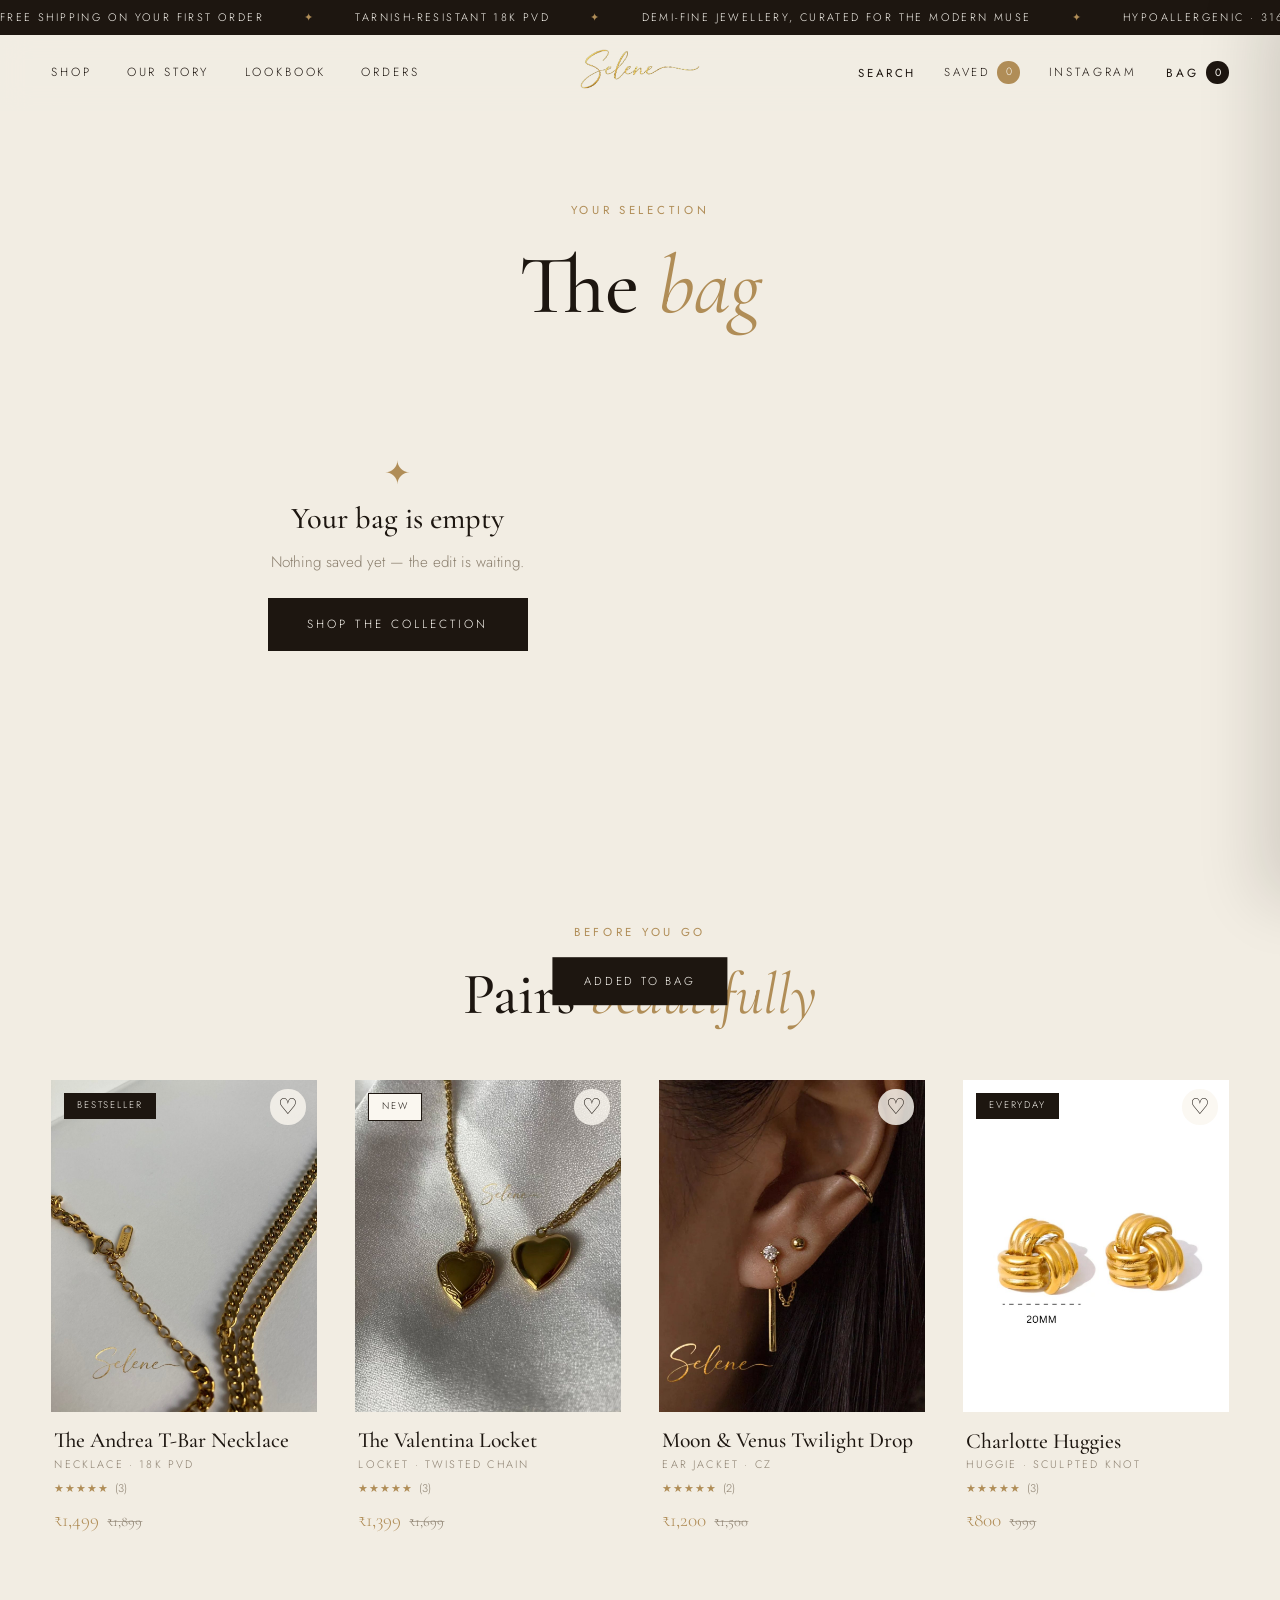
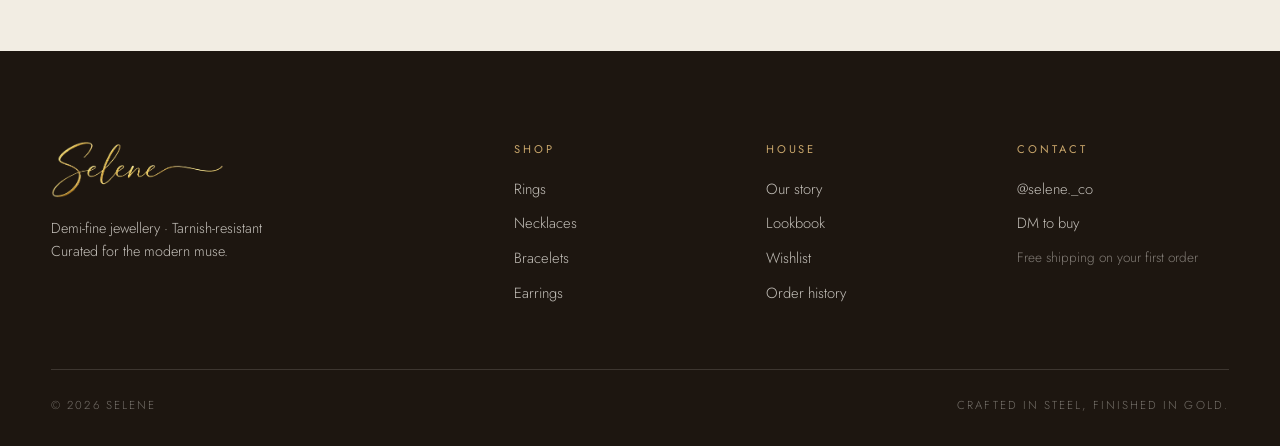
==== cart.html @ 2bf0e656 "Initial commit for Selene website" ====
<!DOCTYPE html>
<html lang="en">
<head>
<meta charset="UTF-8">
<meta name="viewport" content="width=device-width, initial-scale=1.0">
<title>Your Bag — SELENE</title>
<meta name="description" content="Review your SELENE bag, apply a code and check out.">
<link rel="icon" type="image/png" href="assets/img/brand/favicon.png">
<link rel="preconnect" href="https://fonts.googleapis.com">
<link rel="preconnect" href="https://fonts.gstatic.com" crossorigin>
<link href="https://fonts.googleapis.com/css2?family=Cormorant+Garamond:ital,wght@0,400;0,500;0,600;1,400;1,500&family=Jost:wght@200;300;400;500&family=Parisienne&display=swap" rel="stylesheet">
<link rel="stylesheet" href="styles.css">
</head>
<body data-page="cart">

<div class="announce">
  <div class="announce-track">
    <span>Free shipping on your first order</span><i>✦</i>
    <span>Tarnish-resistant 18K PVD</span><i>✦</i>
    <span>Demi-fine jewellery, curated for the modern muse</span><i>✦</i>
    <span>Hypoallergenic · 316L stainless steel</span><i>✦</i>
    <span>Free shipping on your first order</span><i>✦</i>
    <span>Tarnish-resistant 18K PVD</span><i>✦</i>
    <span>Demi-fine jewellery, curated for the modern muse</span><i>✦</i>
    <span>Hypoallergenic · 316L stainless steel</span><i>✦</i>
    <span>Free shipping on your first order</span><i>✦</i>
    <span>Tarnish-resistant 18K PVD</span><i>✦</i>
    <span>Demi-fine jewellery, curated for the modern muse</span><i>✦</i>
    <span>Hypoallergenic · 316L stainless steel</span><i>✦</i>
    <span>Free shipping on your first order</span><i>✦</i>
    <span>Tarnish-resistant 18K PVD</span><i>✦</i>
    <span>Demi-fine jewellery, curated for the modern muse</span><i>✦</i>
    <span>Hypoallergenic · 316L stainless steel</span><i>✦</i>
  </div>
</div>

<header class="nav" id="nav">
  <button class="nav-burger" id="burger" aria-label="Menu"><span></span><span></span></button>
  <nav class="nav-links" id="navLinks">
    <img class="nav-drawer-logo" src="assets/img/brand/selene-espresso.png" alt="Selene" width="827" height="276">
    <a href="shop.html">Shop</a>
    <a href="index.html#story">Our Story</a>
    <a href="index.html#lookbook">Lookbook</a>
    <a href="orders.html">Orders</a>
  </nav>
  <a href="index.html" class="nav-logo"><img src="assets/img/brand/selene-gold.png" alt="Selene" width="826" height="275"></a>
  <div class="nav-actions">
    <button class="nav-ic" id="searchBtn">Search</button>
    <a href="wishlist.html" class="nav-ic nav-wish">Saved <span class="bag-count" id="wishCount">0</span></a>
    <a href="https://www.instagram.com/selene._co" target="_blank" rel="noopener" class="nav-ig">Instagram</a>
    <button class="nav-bag" id="bagBtn">Bag <span class="bag-count" id="bagCount">0</span></button>
  </div>
</header>

<main id="top">
  <section class="page-head">
    <p class="eyebrow">Your selection</p>
    <h1>The <em>bag</em></h1>
  </section>

  <section class="cart-page">
    <div class="cart-main" id="cartMain"></div>

    <aside class="cart-side" id="cartSide"></aside>
  </section>

  <section class="shop" id="upsellSection">
    <div class="section-head reveal">
      <p class="eyebrow">Before you go</p>
      <h2>Pairs <em>beautifully</em></h2>
    </div>
    <div class="grid" id="upsellGrid"></div>
  </section>
</main>

<footer class="footer">
  <div class="footer-brand">
    <img class="footer-logo" src="assets/img/brand/selene-gold.png" alt="Selene" width="826" height="275">
    <p>Demi-fine jewellery · Tarnish-resistant <br>Curated for the modern muse.</p>
  </div>
  <div class="footer-col">
    <h4>Shop</h4>
    <a href="shop.html?cat=rings">Rings</a><a href="shop.html?cat=necklaces">Necklaces</a><a href="shop.html?cat=bracelets">Bracelets</a><a href="shop.html?cat=earrings">Earrings</a>
  </div>
  <div class="footer-col">
    <h4>House</h4>
    <a href="index.html#story">Our story</a><a href="index.html#lookbook">Lookbook</a><a href="wishlist.html">Wishlist</a><a href="orders.html">Order history</a>
  </div>
  <div class="footer-col">
    <h4>Contact</h4>
    <a href="https://www.instagram.com/selene._co" target="_blank" rel="noopener">@selene._co</a>
    <a href="https://www.instagram.com/selene._co" target="_blank" rel="noopener">DM to buy</a>
    <span>Free shipping on your first order</span>
  </div>
  <div class="footer-base">
    <span>© 2026 SELENE</span>
    <span>Crafted in steel, finished in gold.</span>
  </div>
</footer>

<script src="data.js"></script>
<script src="store.js"></script>
<script src="app.js"></script>
<script src="pages/cart.js"></script>
<script>initPage()</script>
</body>
</html>
---- styles.css ----
/* ============ SELENE — quiet-luxury editorial ============ */
:root{
  --bone:#F2EDE3;
  --cream:#FAF7F0;
  --espresso:#1D1610;
  --espresso-2:#2A211A;
  --gold:#B08D57;
  --gold-lt:#C9A66B;
  --taupe:#8B7F6E;
  --line:rgba(29,22,16,.14);
  --serif:'Cormorant Garamond', Georgia, serif;
  --sans:'Jost', 'Helvetica Neue', sans-serif;
  --script:'Parisienne', cursive;
}
*{margin:0;padding:0;box-sizing:border-box}
html{scroll-behavior:smooth}
body{
  background:var(--bone);
  color:var(--espresso);
  font-family:var(--sans);
  font-weight:300;
  font-size:16px;
  line-height:1.6;
  -webkit-font-smoothing:antialiased;
  overflow-x:hidden;
}
img{display:block;max-width:100%}
a{color:inherit;text-decoration:none}
button{font-family:inherit;cursor:pointer;border:none;background:none;color:inherit}
h1,h2,h3{font-family:var(--serif);font-weight:500;line-height:1.05}
h1{font-size:clamp(3rem,6.5vw,5.6rem)}
h2{font-size:clamp(2.4rem,4.6vw,4rem)}
em{font-style:italic;font-weight:400}
.eyebrow{
  font-size:.72rem;letter-spacing:.32em;text-transform:uppercase;
  color:var(--gold);font-weight:400;margin-bottom:1.4rem;
}

/* ---------- announcement marquee ---------- */
.announce{
  background:var(--espresso);color:var(--cream);
  overflow:hidden;padding:.55rem 0;font-size:.68rem;
  letter-spacing:.22em;text-transform:uppercase;white-space:nowrap;
}
.announce-track{display:inline-flex;gap:2.5rem;animation:slide 108s linear infinite;padding-right:2.5rem}
.announce-track i{color:var(--gold);font-style:normal}
@keyframes slide{to{transform:translateX(-50%)}}

/* ---------- nav ---------- */
.nav{
  position:sticky;top:0;z-index:60;
  display:grid;grid-template-columns:1fr auto 1fr;align-items:center;
  padding:1.1rem clamp(1.2rem,4vw,3.4rem);
  background:rgba(242,237,227,.86);backdrop-filter:blur(14px);
  border-bottom:1px solid transparent;
  transition:border-color .35s ease,background .35s ease;
}
.nav.is-scrolled{border-color:var(--line);background:rgba(242,237,227,.95)}
.nav-links{display:flex;gap:2.2rem;justify-self:start}
.nav-drawer-logo{display:none}
.nav-links a{
  font-size:.74rem;letter-spacing:.24em;text-transform:uppercase;
  position:relative;padding:.2rem 0;white-space:nowrap;
}
.nav-links a::after{
  content:"";position:absolute;left:0;bottom:0;height:1px;width:0;
  background:var(--gold);transition:width .35s ease;
}
.nav-links a:hover::after{width:100%}
.nav-logo{
  display:block;line-height:0;
  justify-self:center;transform:translateY(-4px);
}
.nav-logo img{display:block;height:2.5rem;width:auto;transition:opacity .3s}
.nav-logo:hover img{opacity:.82}
.nav-actions{display:flex;gap:1.8rem;align-items:center;justify-self:end}
.nav-ig,.nav-bag{
  font-size:.74rem;letter-spacing:.24em;text-transform:uppercase;
}
.nav-bag{display:flex;gap:.5rem;align-items:center}
.bag-count{
  display:inline-grid;place-items:center;min-width:1.4rem;height:1.4rem;
  background:var(--espresso);color:var(--cream);border-radius:50%;
  font-size:.66rem;letter-spacing:0;transition:transform .3s ease;
}
.bag-count.pop{transform:scale(1.35)}
.nav-burger{display:none;flex-direction:column;gap:5px;justify-self:start;padding:6px}
.nav-burger span{display:block;width:22px;height:1.5px;background:var(--espresso);transition:.3s}

/* ---------- buttons ---------- */
.btn{
  display:inline-block;padding:1rem 2.4rem;
  font-size:.74rem;letter-spacing:.26em;text-transform:uppercase;
  border:1px solid var(--espresso);transition:.35s ease;
}
.btn-solid{background:var(--espresso);color:var(--cream)}
.btn-solid:hover{background:transparent;color:var(--espresso)}
.btn-line:hover{background:var(--espresso);color:var(--cream)}
.btn-gold{border-color:var(--gold-lt);color:var(--gold-lt)}
.btn-gold:hover{background:var(--gold-lt);color:var(--espresso)}

/* ---------- hero ---------- */
.hero{
  display:grid;grid-template-columns:1.05fr 1fr;
  min-height:calc(100vh - 110px);align-items:stretch;
}
.hero-copy{
  display:flex;flex-direction:column;justify-content:center;
  padding:clamp(2.5rem,6vw,6rem);
}
.hero-copy h1{margin-bottom:1.6rem}
.hero-copy h1 em{color:var(--gold)}
.hero-sub{max-width:34rem;color:var(--taupe);font-size:1.05rem;margin-bottom:2.4rem}
.hero-cta{display:flex;gap:1rem;flex-wrap:wrap;margin-bottom:3rem}
.hero-meta{display:flex;gap:2rem;font-size:.68rem;letter-spacing:.24em;text-transform:uppercase;color:var(--taupe)}
.hero-meta span{position:relative;padding-left:1rem}
.hero-meta span::before{content:"✦";position:absolute;left:0;color:var(--gold)}
.hero-visual{position:relative;overflow:hidden;min-height:60vh}
.hero-visual img{width:100%;height:100%;object-fit:cover;object-position:center 20%;
  animation:heroZoom 14s ease-out both}
@keyframes heroZoom{from{transform:scale(1.08)}to{transform:scale(1)}}

/* ---------- category strip ---------- */
.strip{background:var(--espresso);color:var(--gold-lt);overflow:hidden;padding:1.4rem 0;white-space:nowrap}
.strip-track{display:inline-flex;gap:3rem;animation:slide 120s linear infinite;padding-right:3rem;align-items:center}
.strip-track span{font-family:var(--serif);font-size:1.7rem;font-style:italic}
.strip-track i{font-style:normal;font-size:.8rem}

/* ---------- shop ---------- */
.shop{padding:clamp(4rem,9vw,8rem) clamp(1.2rem,4vw,3.4rem)}
.section-head{text-align:center;margin-bottom:3.4rem}
.section-head h2 em{color:var(--gold)}
.filters{display:flex;gap:.6rem;justify-content:center;flex-wrap:wrap;margin-top:2rem}
.filter{
  padding:.6rem 1.5rem;border:1px solid var(--line);
  font-size:.7rem;letter-spacing:.22em;text-transform:uppercase;
  transition:.3s;border-radius:999px;
}
.filter:hover{border-color:var(--gold);color:var(--gold)}
.filter.is-active{background:var(--espresso);border-color:var(--espresso);color:var(--cream)}
.grid{
  display:grid;grid-template-columns:repeat(auto-fill,minmax(250px,1fr));
  gap:clamp(1.4rem,3vw,2.6rem);
}
.card{transition:opacity .45s ease,transform .45s ease}
.card.is-hidden{display:none}
.card-media{position:relative;overflow:hidden;background:var(--cream);aspect-ratio:4/5}
.card-media img{width:100%;height:100%;object-fit:cover;transition:transform .8s cubic-bezier(.2,.6,.2,1)}
.card:hover .card-media img{transform:scale(1.06)}
.card-add{
  position:absolute;left:0;right:0;bottom:0;
  background:rgba(29,22,16,.92);color:var(--cream);
  padding:.95rem;font-size:.7rem;letter-spacing:.26em;text-transform:uppercase;
  transform:translateY(100%);transition:transform .4s ease;
}
.card:hover .card-add{transform:translateY(0)}
.card-info{padding:1.1rem .2rem 0;display:grid;gap:.25rem}
.card-info h3{font-size:1.35rem;font-weight:500}
.card-cat{font-size:.68rem;letter-spacing:.2em;text-transform:uppercase;color:var(--taupe)}
.price{font-family:var(--serif);font-size:1.2rem;color:var(--gold);margin-top:.2rem}

/* ---------- story ---------- */
.story{
  display:grid;grid-template-columns:1fr 1fr;gap:clamp(2rem,6vw,6rem);
  align-items:center;padding:clamp(4rem,9vw,8rem) clamp(1.2rem,4vw,3.4rem);
  background:var(--cream);
}
.story-visual{position:relative;z-index:0;width:calc(100% - 1rem)}
.story-visual img{width:100%;aspect-ratio:4/5;object-fit:cover}
.story-visual::after{
  content:"";position:absolute;inset:1.4rem -1rem -1rem 1.4rem;
  border:1px solid var(--gold);z-index:-1;
}
.story-copy h2{margin-bottom:1.6rem}
.story-copy h2 em{color:var(--gold)}
.story-copy p{color:var(--taupe);margin-bottom:1.1rem;max-width:32rem}
.story-copy blockquote{
  font-family:var(--serif);font-style:italic;font-size:1.7rem;
  color:var(--espresso);border-left:2px solid var(--gold);
  padding-left:1.4rem;margin:2rem 0;
}
.story-facts{display:flex;gap:2.6rem;flex-wrap:wrap;border-top:1px solid var(--line);padding-top:1.8rem}
.story-facts strong{display:block;font-family:var(--serif);font-size:2.4rem;color:var(--gold);font-weight:500;line-height:1}
.story-facts span{font-size:.68rem;letter-spacing:.18em;text-transform:uppercase;color:var(--taupe)}

/* ---------- dark spotlight ---------- */
.spotlight{
  display:grid;grid-template-columns:1fr 1fr;align-items:stretch;
  background:var(--espresso);color:var(--cream);
}
.spotlight-copy{
  display:flex;flex-direction:column;justify-content:center;
  padding:clamp(3rem,7vw,7rem);
}
.spotlight-copy h2 em{color:var(--gold-lt)}
.spotlight-copy p:not(.eyebrow){color:rgba(250,247,240,.62);max-width:28rem;margin-bottom:2.2rem}
.spotlight-visual{min-height:56vh;overflow:hidden}
.spotlight-visual img{width:100%;height:100%;object-fit:cover}

/* ---------- lookbook ---------- */
.lookbook{padding:clamp(4rem,9vw,8rem) clamp(1.2rem,4vw,3.4rem)}
.lookbook h2 em{color:var(--gold)}
.lb-grid{
  display:grid;grid-template-columns:repeat(4,1fr);
  grid-auto-rows:220px;gap:1.1rem;
}
.lb-grid figure{position:relative;overflow:hidden;background:var(--cream)}
.lb-grid img{width:100%;height:100%;object-fit:cover;transition:transform .9s cubic-bezier(.2,.6,.2,1)}
.lb-grid figure:hover img{transform:scale(1.07)}
.lb-grid figcaption{
  position:absolute;left:0;bottom:0;right:0;
  padding:1.6rem 1.1rem .9rem;color:var(--cream);
  font-family:var(--serif);font-style:italic;font-size:1.15rem;
  background:linear-gradient(transparent,rgba(29,22,16,.72));
  opacity:0;transform:translateY(8px);transition:.4s ease;
}
.lb-grid figure:hover figcaption{opacity:1;transform:none}
.lb-a{grid-column:1/3;grid-row:1/3}
.lb-b{grid-column:3/4;grid-row:1/3}
.lb-c{grid-column:4/5;grid-row:1/3}
.lb-d{grid-column:1/3;grid-row:3/5}
.lb-e{grid-column:3/4;grid-row:3/5}
.lb-f{grid-column:4/5;grid-row:3/5}

/* ---------- values ---------- */
.values{
  display:grid;grid-template-columns:repeat(4,1fr);
  gap:2.5rem;padding:clamp(3.5rem,7vw,6.5rem) clamp(1.2rem,4vw,3.4rem);
  border-top:1px solid var(--line);
}
.value-n{font-family:var(--serif);font-style:italic;color:var(--gold);font-size:1.2rem}
.value h3{font-size:1.5rem;margin:.7rem 0 .6rem}
.value p{color:var(--taupe);font-size:.94rem;max-width:20rem}

/* ---------- cta ---------- */
.cta{position:relative;overflow:hidden;padding:clamp(5rem,10vw,9rem) clamp(1.2rem,4vw,3.4rem);text-align:center}
.cta-bg{position:absolute;inset:0;width:100%;height:100%;object-fit:cover;opacity:.28}
.cta::after{content:"";position:absolute;inset:0;background:linear-gradient(rgba(242,237,227,.55),rgba(242,237,227,.8))}
.cta-inner{position:relative;z-index:2;max-width:44rem;margin:0 auto}
.cta h2 em{color:var(--gold)}
.cta-form{display:flex;margin-top:2.2rem;border:1px solid var(--espresso);background:rgba(250,247,240,.8)}
.cta-form input{
  flex:1;padding:1.1rem 1.4rem;border:none;background:transparent;
  font-family:var(--sans);font-size:.95rem;letter-spacing:.04em;outline:none;
}
.cta-form button{
  padding:1.1rem 2rem;background:var(--espresso);color:var(--cream);
  font-size:.72rem;letter-spacing:.26em;text-transform:uppercase;transition:.3s;
}
.cta-form button:hover{background:var(--gold)}
.cta-note{margin-top:1rem;font-size:.76rem;letter-spacing:.14em;text-transform:uppercase;color:var(--taupe)}

/* ---------- footer ---------- */
.footer{
  background:var(--espresso);color:rgba(250,247,240,.75);
  display:grid;grid-template-columns:2fr 1fr 1fr 1fr;
  gap:2.5rem;padding:clamp(3.5rem,7vw,6rem) clamp(1.2rem,4vw,3.4rem) 2rem;
}
.footer-logo{display:block;height:3.6rem;width:auto;margin-bottom:1.2rem}
.footer-brand p{font-size:.9rem;max-width:22rem}
.footer-col{display:flex;flex-direction:column;gap:.7rem}
.footer-col h4{
  font-family:var(--sans);font-size:.7rem;letter-spacing:.26em;
  text-transform:uppercase;color:var(--gold-lt);font-weight:400;margin-bottom:.5rem;
}
.footer-col a{font-size:.92rem;transition:color .3s}
.footer-col a:hover{color:var(--gold-lt)}
.footer-col span{font-size:.85rem;color:rgba(250,247,240,.45)}
.footer-base{
  grid-column:1/-1;display:flex;justify-content:space-between;flex-wrap:wrap;gap:1rem;
  border-top:1px solid rgba(250,247,240,.14);padding-top:1.6rem;margin-top:1.5rem;
  font-size:.72rem;letter-spacing:.18em;text-transform:uppercase;color:rgba(250,247,240,.4);
}

/* ---------- toast ---------- */
.toast{
  position:fixed;left:50%;bottom:2.4rem;transform:translate(-50%,calc(100% + 6rem));
  background:var(--espresso);color:var(--cream);
  padding:.9rem 2rem;font-size:.72rem;letter-spacing:.24em;text-transform:uppercase;
  z-index:90;transition:transform .45s cubic-bezier(.2,.8,.2,1);
}
.toast.show{transform:translate(-50%,0)}

/* ---------- reveal ---------- */
.reveal{opacity:0;transform:translateY(34px);transition:opacity .9s ease,transform .9s cubic-bezier(.2,.65,.2,1)}
.reveal.in{opacity:1;transform:none}

/* ---------- responsive ---------- */
@media(max-width:1240px){
  .nav-links{gap:1.4rem}
  .nav-actions{gap:1.1rem}
  .nav-logo img{height:2.2rem}
}
@media(max-width:1000px){
  .hero{grid-template-columns:1fr}
  .hero-visual{min-height:52vh;order:-1}
  .story,.spotlight{grid-template-columns:1fr}
  .values{grid-template-columns:repeat(2,1fr)}
  .footer{grid-template-columns:1fr 1fr}
  .lb-grid{grid-template-columns:repeat(2,1fr);grid-auto-rows:200px}
  .lb-grid figure{grid-column:auto;grid-row:auto}
  .lb-a{grid-column:1/3;grid-row:span 2}
  .lb-b,.lb-c{grid-row:span 2}
  .lb-d{grid-column:1/3}
}
@media(max-width:640px){
  .nav{grid-template-columns:auto 1fr auto;backdrop-filter:none;-webkit-backdrop-filter:none;background:var(--bone)}
  .nav-links{
    position:fixed;inset:0 0 0 auto;width:min(78vw,320px);
    background:var(--cream);flex-direction:column;justify-content:center;
    padding:3rem;gap:1.6rem;transform:translateX(100%);transition:transform .45s ease;
    border-left:1px solid var(--line);z-index:70;
  }
  .nav-links.open{transform:none}
  .nav-links a{font-size:1rem}
  .nav-drawer-logo{display:block;width:min(230px,74%);height:auto;margin-bottom:.6rem}
  .nav-burger{display:flex;z-index:80}
  .nav-logo img{height:1.9rem}
  .nav-ig{display:none}
  .values{grid-template-columns:1fr}
  .footer{grid-template-columns:1fr}
  .footer-logo{height:2.6rem}
  .hero-meta{gap:1.1rem;flex-wrap:wrap}
  .cta-form{flex-direction:column}
}
@media(prefers-reduced-motion:reduce){
  *{animation-duration:.01ms!important;transition-duration:.01ms!important}
  .reveal{opacity:1;transform:none}
}


/* ============ storefront: chrome ============ */
body.lock{overflow:hidden}
.nav-ic{
  font-size:.72rem;letter-spacing:.22em;text-transform:uppercase;
  display:flex;align-items:center;gap:.45rem;transition:color .3s;
}
.nav-ic:hover{color:var(--gold)}
.nav-wish .bag-count{background:var(--gold)}
.scrim{
  position:fixed;inset:0;background:rgba(29,22,16,.55);backdrop-filter:blur(3px);
  opacity:0;visibility:hidden;transition:.4s ease;z-index:75;
}
.scrim.on{opacity:1;visibility:visible}
.x{font-size:1.6rem;line-height:1;color:var(--espresso);transition:color .3s}
.x:hover{color:var(--gold)}

.drawer{
  position:fixed;top:0;right:0;bottom:0;width:min(430px,92vw);
  background:var(--cream);z-index:80;display:flex;flex-direction:column;
  transform:translateX(100%);transition:transform .5s cubic-bezier(.3,.8,.25,1);
  box-shadow:-20px 0 60px rgba(29,22,16,.14);
}
.drawer.open{transform:none}
.drawer-head{
  display:flex;align-items:center;justify-content:space-between;
  padding:1.6rem 1.6rem 1.2rem;border-bottom:1px solid var(--line);
}
.drawer-head h3{font-size:1.6rem}
.drawer-head span{font-family:var(--sans);font-size:.72rem;letter-spacing:.2em;color:var(--taupe)}
.drawer-body{flex:1;overflow-y:auto;padding:1.2rem 1.6rem}
.drawer-foot{border-top:1px solid var(--line);padding:1.3rem 1.6rem 1.6rem;background:var(--bone)}
.d-line{display:grid;grid-template-columns:74px 1fr auto;gap:1rem;padding:1rem 0;border-bottom:1px solid var(--line)}
.d-line img{width:74px;height:92px;object-fit:cover}
.d-info{display:flex;flex-direction:column;gap:.3rem;align-items:flex-start}
.d-info strong{font-family:var(--serif);font-size:1.05rem;font-weight:500;line-height:1.2}
.d-info .qty{margin-top:.35rem}
.d-size{font-size:.68rem;letter-spacing:.16em;text-transform:uppercase;color:var(--taupe)}
.d-right{display:flex;flex-direction:column;align-items:flex-end;justify-content:space-between}
.d-line-price{font-family:var(--serif);color:var(--gold);font-size:1.05rem}
.d-rm{font-size:1.1rem;color:var(--taupe);line-height:1}
.d-rm:hover{color:var(--gold)}
.d-sum{display:flex;justify-content:space-between;align-items:baseline;font-size:.78rem;letter-spacing:.16em;text-transform:uppercase}
.d-sum strong{font-family:var(--serif);font-size:1.5rem;letter-spacing:0;color:var(--gold)}
.d-note{font-size:.7rem;letter-spacing:.14em;text-transform:uppercase;color:var(--taupe);margin:.5rem 0 1rem}
.d-actions{display:grid;grid-template-columns:1fr 1fr;gap:.7rem}
.d-actions .btn{padding:.9rem 1rem;text-align:center;font-size:.68rem}

.qty{display:inline-flex;align-items:center;border:1px solid var(--line);background:var(--cream)}
.qty button{width:2rem;height:2rem;font-size:1rem;color:var(--espresso);transition:.25s}
.qty button:hover{background:var(--espresso);color:var(--cream)}
.qty span{min-width:1.9rem;text-align:center;font-size:.85rem}
.qty.big button{width:2.6rem;height:3rem}
.qty.big span{min-width:2.4rem;font-size:.95rem}

.search-panel{
  position:fixed;inset:0;z-index:85;background:rgba(242,237,227,.97);backdrop-filter:blur(16px);
  opacity:0;visibility:hidden;transition:.35s ease;overflow-y:auto;padding:clamp(1.5rem,6vh,4rem) clamp(1.2rem,5vw,4rem);
}
.search-panel.open{opacity:1;visibility:visible}
.search-inner{max-width:1100px;margin:0 auto}
.search-bar{display:flex;align-items:center;gap:1rem;border-bottom:1px solid var(--espresso);padding-bottom:.8rem}
.search-bar input{
  flex:1;border:none;background:transparent;outline:none;
  font-family:var(--serif);font-size:clamp(1.6rem,4vw,2.6rem);color:var(--espresso);
}
.search-bar input::placeholder{color:rgba(29,22,16,.3)}
.search-sugs{display:flex;flex-wrap:wrap;gap:.6rem;align-items:center;margin-top:1.4rem}
.sug-label{font-size:.68rem;letter-spacing:.24em;text-transform:uppercase;color:var(--taupe);margin-right:.4rem}
.sug{padding:.5rem 1.1rem;border:1px solid var(--line);border-radius:999px;font-size:.72rem;letter-spacing:.14em;text-transform:uppercase;transition:.3s}
.sug:hover{border-color:var(--gold);color:var(--gold)}
.search-results{margin-top:2.4rem}
.search-empty{color:var(--taupe);font-size:1rem;grid-column:1/-1}

.empty{
  display:flex;flex-direction:column;align-items:center;text-align:center;gap:.9rem;
  padding:3rem 1rem;color:var(--taupe);
}
.empty.tall{padding:5rem 1rem}
.empty-mark{font-size:2rem;color:var(--gold);line-height:1}
.empty h3{font-family:var(--serif);font-size:1.9rem;color:var(--espresso);font-weight:500}
.empty p{font-size:.95rem}
.empty .btn{margin-top:.6rem}

/* ============ cards ============ */
.card-media{position:relative}
.card-link{display:block;width:100%;height:100%}
.badge{
  position:absolute;top:.8rem;left:.8rem;z-index:3;
  background:var(--espresso);color:var(--cream);
  padding:.35rem .8rem;font-size:.6rem;letter-spacing:.2em;text-transform:uppercase;
}
.badge.is-sale{background:var(--gold)}
.badge.is-new{background:var(--cream);color:var(--espresso);border:1px solid var(--espresso)}
.wish{
  position:absolute;top:.6rem;right:.7rem;z-index:3;
  font-size:1.35rem;line-height:1;color:var(--espresso);
  width:2.2rem;height:2.2rem;display:grid;place-items:center;
  background:rgba(250,247,240,.82);border-radius:50%;transition:.3s;
}
.wish:hover{transform:scale(1.1)}
.wish.is-on{color:#B3453F}
.low-stock{
  position:absolute;left:.8rem;bottom:.8rem;z-index:2;
  background:rgba(250,247,240,.94);color:#9A4B2E;
  padding:.3rem .7rem;font-size:.6rem;letter-spacing:.16em;text-transform:uppercase;
}
.card-rate{display:flex;align-items:center;gap:.4rem;margin-top:.15rem}
.card-rate span{font-size:.7rem;color:var(--taupe)}
.stars{display:inline-flex;gap:1px;font-size:.72rem;letter-spacing:0}
.stars i{color:rgba(29,22,16,.22);font-style:normal}
.stars i.on{color:var(--gold)}
.price s{color:var(--taupe);font-size:.9rem;margin-left:.5rem;text-decoration-color:rgba(139,127,110,.6)}
.card-sm .card-info h3{font-size:1.1rem}
.card-sm .card-media{aspect-ratio:1/1}

.link-btn{
  font-size:.7rem;letter-spacing:.18em;text-transform:uppercase;
  border-bottom:1px solid var(--line);padding-bottom:2px;transition:.3s;color:var(--taupe);
}
.link-btn:hover{color:var(--gold);border-color:var(--gold)}
.btn.full{display:block;width:100%;text-align:center}
.muted{color:var(--taupe)}

/* ============ page heads / shop tools ============ */
.page-head{text-align:center;padding:clamp(3rem,7vw,6rem) clamp(1.2rem,4vw,3.4rem) 1.5rem}
.page-head h1 em{color:var(--gold)}
.page-sub{max-width:42rem;margin:1.2rem auto 0;color:var(--taupe)}
.shop-more{display:flex;justify-content:center;margin-top:3rem}
.shop-page{padding:1rem clamp(1.2rem,4vw,3.4rem) clamp(4rem,8vw,7rem)}
.shop-tools{margin-bottom:2.6rem;border-bottom:1px solid var(--line);padding-bottom:1.6rem}
.tool-row{display:flex;gap:1.4rem;align-items:center;justify-content:space-between;flex-wrap:wrap;margin-bottom:1.3rem}
.tool-search{flex:1;min-width:220px}
.tool-search input{
  width:100%;padding:.85rem 1.1rem;background:var(--cream);
  border:1px solid var(--line);font-family:var(--sans);font-size:.9rem;outline:none;transition:.3s;
}
.tool-search input:focus{border-color:var(--gold)}
.tool-sort{font-size:.68rem;letter-spacing:.2em;text-transform:uppercase;color:var(--taupe);display:flex;gap:.7rem;align-items:center}
.tool-sort select{
  padding:.7rem 1rem;border:1px solid var(--line);background:var(--cream);
  font-family:var(--sans);font-size:.78rem;letter-spacing:.06em;color:var(--espresso);outline:none;
}
.tool-row2{justify-content:space-between;gap:1.6rem;margin-bottom:0;margin-top:1.2rem}
.result-count{font-size:.7rem;letter-spacing:.2em;text-transform:uppercase;color:var(--taupe)}
.tool-price{display:flex;align-items:center;gap:.8rem;font-size:.68rem;letter-spacing:.2em;text-transform:uppercase;color:var(--taupe)}
.tool-price input[type=range]{width:min(260px,40vw);accent-color:var(--gold)}
.tool-price output{font-family:var(--serif);font-size:1rem;color:var(--gold);letter-spacing:0;text-transform:none}
.grid-empty{text-align:center;padding:4rem 1rem;display:flex;flex-direction:column;gap:.8rem;align-items:center}
.grid-empty h3{font-family:var(--serif);font-size:1.9rem;font-weight:500}
.grid-empty p{color:var(--taupe)}

.steps{
  list-style:none;display:flex;justify-content:center;gap:1.4rem;margin-top:2rem;
  font-size:.68rem;letter-spacing:.2em;text-transform:uppercase;color:rgba(29,22,16,.35);
}
.steps li{display:flex;align-items:center;gap:.5rem}
.steps li::after{content:"";width:26px;height:1px;background:var(--line)}
.steps li:last-child::after{display:none}
.steps li.is-on{color:var(--gold)}

/* ============ product page ============ */
.crumbs{
  display:flex;gap:.6rem;flex-wrap:wrap;align-items:center;
  padding:1.6rem clamp(1.2rem,4vw,3.4rem) 0;
  font-size:.7rem;letter-spacing:.16em;text-transform:uppercase;color:var(--taupe);
}
.crumbs a:hover{color:var(--gold)}
.crumbs em{font-style:normal;color:var(--espresso)}
.pdp{
  display:grid;grid-template-columns:1.05fr 1fr;gap:clamp(2rem,5vw,4.5rem);
  padding:2rem clamp(1.2rem,4vw,3.4rem) clamp(3rem,6vw,5rem);
  align-items:start;
}
.pdp-main{position:relative;background:var(--cream);overflow:hidden;aspect-ratio:4/5}
.pdp-main img{width:100%;height:100%;object-fit:cover;transition:transform .7s ease}
.pdp-main:hover img{transform:scale(1.05)}
.pdp-thumbs{display:grid;grid-template-columns:repeat(4,1fr);gap:.7rem;margin-top:.7rem}
.pdp-thumb{border:1px solid transparent;overflow:hidden;aspect-ratio:1/1;background:var(--cream);transition:.3s;padding:0}
.pdp-thumb img{width:100%;height:100%;object-fit:cover}
.pdp-thumb.is-on{border-color:var(--gold)}
.pdp-thumb:hover{opacity:.85}
.pdp-info h1{font-size:clamp(2.2rem,3.6vw,3.2rem);margin:.4rem 0 .8rem}
.pdp-rate{display:flex;align-items:center;gap:.6rem;margin-bottom:1.2rem}
.pdp-rate span{font-size:.72rem;letter-spacing:.1em;color:var(--taupe);border-bottom:1px solid var(--line)}
.pdp-rate:hover span{color:var(--gold);border-color:var(--gold)}
.pdp-price{font-family:var(--serif);font-size:2rem;color:var(--gold);display:flex;align-items:baseline;gap:.7rem;flex-wrap:wrap}
.pdp-price s{font-size:1.1rem;color:var(--taupe)}
.pdp-price .off{font-family:var(--sans);font-size:.66rem;letter-spacing:.16em;text-transform:uppercase;background:var(--espresso);color:var(--cream);padding:.25rem .6rem}
.pdp-tax{font-size:.72rem;letter-spacing:.1em;color:var(--taupe);margin:.4rem 0 1.4rem}
.pdp-desc{color:var(--taupe);margin-bottom:1.8rem;max-width:34rem}
.pdp-opt{margin-bottom:1.6rem}
.opt-head{display:flex;justify-content:space-between;align-items:center;margin-bottom:.7rem}
.opt-head span{font-size:.7rem;letter-spacing:.2em;text-transform:uppercase}
.opt-vals{display:flex;gap:.6rem;flex-wrap:wrap}
.opt-val{
  min-width:3.4rem;padding:.65rem 1rem;border:1px solid var(--line);
  font-size:.78rem;letter-spacing:.1em;transition:.3s;background:var(--cream);
}
.opt-val:hover{border-color:var(--gold);color:var(--gold)}
.opt-val.is-on{background:var(--espresso);border-color:var(--espresso);color:var(--cream)}
.opt-hint{color:#9A4B2E;font-size:.78rem;margin-top:.6rem}
.pdp-buy{display:flex;gap:.7rem;align-items:stretch;margin-bottom:1rem;flex-wrap:wrap}
.pdp-buy .btn{flex:1;min-width:200px;text-align:center}
.big-wish{
  position:static;background:var(--cream);border:1px solid var(--espresso);
  width:3.2rem;height:auto;font-size:1.3rem;color:var(--espresso);
}
.big-wish.is-on{color:#B3453F;border-color:#B3453F}
.pdp-stock{font-size:.72rem;letter-spacing:.18em;text-transform:uppercase;color:#4B7A52;margin-bottom:1.6rem}
.pdp-stock.is-low{color:#9A4B2E}
.pdp-trust{
  list-style:none;display:grid;grid-template-columns:repeat(3,1fr);gap:1rem;
  border-top:1px solid var(--line);border-bottom:1px solid var(--line);
  padding:1.2rem 0;margin-bottom:1.6rem;
}
.pdp-trust strong{display:block;font-family:var(--serif);font-size:1.05rem;font-weight:500}
.pdp-trust span{font-size:.66rem;letter-spacing:.1em;color:var(--taupe)}
.acc details{border-bottom:1px solid var(--line);padding:1rem 0}
.acc summary{
  cursor:pointer;list-style:none;display:flex;justify-content:space-between;align-items:center;
  font-size:.74rem;letter-spacing:.2em;text-transform:uppercase;
}
.acc summary::-webkit-details-marker{display:none}
.acc summary::after{content:"+";color:var(--gold);font-size:1.1rem}
.acc details[open] summary::after{content:"–"}
.acc p,.acc ul{color:var(--taupe);font-size:.94rem;margin-top:.8rem;padding-left:0}
.acc ul{list-style:none;display:grid;gap:.4rem}
.acc li{position:relative;padding-left:1.1rem}
.acc li::before{content:"✦";position:absolute;left:0;color:var(--gold);font-size:.7rem}

.pdp-reviews{background:var(--cream);padding:clamp(4rem,8vw,7rem) clamp(1.2rem,4vw,3.4rem)}
.review-layout{display:grid;grid-template-columns:340px 1fr;gap:clamp(1.5rem,4vw,3.5rem);align-items:start}
.review-form{background:var(--bone);border:1px solid var(--line);padding:1.8rem;display:grid;gap:.9rem}
.review-form h3{font-size:1.5rem}
.review-form input,.review-form textarea{
  padding:.85rem 1rem;border:1px solid var(--line);background:var(--cream);
  font-family:var(--sans);font-size:.9rem;outline:none;resize:vertical;transition:.3s;
}
.review-form input:focus,.review-form textarea:focus{border-color:var(--gold)}
.rate-pick{display:flex;gap:.3rem}
.rate-pick button{font-size:1.4rem;color:rgba(29,22,16,.22);transition:.2s}
.rate-pick button.on,.rate-pick button:hover{color:var(--gold)}
.form-note{font-size:.7rem;letter-spacing:.1em;color:var(--taupe)}
.review-list{display:grid;gap:1.4rem}
.review{background:var(--bone);border:1px solid var(--line);padding:1.5rem}
.review-top{display:flex;align-items:center;gap:.9rem;margin-bottom:.7rem}
.review-top > div{flex:1;display:flex;flex-direction:column}
.review-top strong{font-family:var(--serif);font-size:1.15rem;font-weight:500}
.review-date{font-size:.68rem;letter-spacing:.12em;color:var(--taupe)}
.avatar{
  width:2.4rem;height:2.4rem;border-radius:50%;display:grid;place-items:center;
  background:var(--espresso);color:var(--gold-lt);font-family:var(--serif);font-size:1.1rem;
}
.review p{color:var(--taupe);font-size:.95rem}
.review-tag{display:inline-block;margin-top:.7rem;font-size:.6rem;letter-spacing:.18em;text-transform:uppercase;color:var(--gold);border:1px solid var(--gold);padding:.2rem .6rem}

/* ============ cart ============ */
.cart-page{
  display:grid;grid-template-columns:1.6fr 1fr;gap:clamp(1.6rem,4vw,3.5rem);
  padding:1.5rem clamp(1.2rem,4vw,3.4rem) clamp(3rem,6vw,5rem);align-items:start;
}
.c-line{
  display:grid;grid-template-columns:110px 1fr auto;gap:1.4rem;
  padding:1.5rem 0;border-bottom:1px solid var(--line);
}
.c-media img{width:110px;height:138px;object-fit:cover}
.c-info h3{font-size:1.5rem;font-weight:500;margin-bottom:.2rem}
.c-size{font-size:.78rem;color:var(--taupe);margin:.5rem 0 .2rem}
.c-size strong{color:var(--espresso);font-weight:400}
.c-actions{display:flex;gap:1.2rem;align-items:center;margin-top:1rem;flex-wrap:wrap}
.c-price{display:flex;flex-direction:column;align-items:flex-end;gap:.2rem;text-align:right}
.c-price strong{font-family:var(--serif);font-size:1.35rem;color:var(--gold);font-weight:500}
.c-price s{font-size:.85rem;color:var(--taupe)}
.c-unit{font-size:.68rem;letter-spacing:.1em;color:var(--taupe)}
.cart-foot{display:flex;justify-content:space-between;padding-top:1.4rem}
.sum-card{background:var(--cream);border:1px solid var(--line);padding:1.7rem;display:grid;gap:1.1rem;position:sticky;top:6.5rem}
.sum-card h3{font-size:1.5rem}
.sum-rows{display:grid;gap:.7rem;font-size:.88rem}
.sum-rows > div{display:flex;justify-content:space-between;gap:1rem;color:var(--taupe)}
.sum-rows .is-disc{color:#4B7A52}
.sum-rows .sum-total{
  border-top:1px solid var(--line);padding-top:.9rem;margin-top:.3rem;
  align-items:baseline;color:var(--espresso);
}
.sum-total strong{font-family:var(--serif);font-size:1.7rem;color:var(--gold);font-weight:500}
.ship-progress p{font-size:.8rem;color:var(--taupe);margin-bottom:.5rem}
.ship-progress strong{color:var(--gold)}
.bar{height:5px;background:rgba(29,22,16,.1);overflow:hidden}
.bar span{display:block;height:100%;background:var(--gold);transition:width .5s ease}
.ship-ok{font-size:.74rem;letter-spacing:.14em;text-transform:uppercase;color:#4B7A52}
.promo{display:flex;border:1px solid var(--line);background:var(--bone)}
.promo input{
  flex:1;padding:.85rem 1rem;border:none;background:transparent;outline:none;
  font-family:var(--sans);font-size:.85rem;letter-spacing:.1em;text-transform:uppercase;
}
.promo button{
  padding:.85rem 1.3rem;background:var(--espresso);color:var(--cream);
  font-size:.68rem;letter-spacing:.2em;text-transform:uppercase;transition:.3s;
}
.promo button:hover{background:var(--gold)}
.promo-note{font-size:.72rem;color:var(--taupe);margin-top:-.5rem}
.pay-marks{display:flex;gap:.5rem;flex-wrap:wrap;justify-content:center}
.pay-marks span{
  font-size:.62rem;letter-spacing:.14em;text-transform:uppercase;color:var(--taupe);
  border:1px solid var(--line);padding:.3rem .6rem;
}
.sum-note{font-size:.74rem;color:var(--taupe);text-align:center;line-height:1.6}
.sum-note a{color:var(--gold);border-bottom:1px solid var(--gold)}

/* ============ checkout ============ */
.checkout-page{
  display:grid;grid-template-columns:1.5fr 1fr;gap:clamp(1.6rem,4vw,3.5rem);
  padding:1rem clamp(1.2rem,4vw,3.4rem) clamp(4rem,8vw,7rem);align-items:start;
}
.checkout-form{display:grid;gap:1.6rem}
.co-block{
  border:1px solid var(--line);background:var(--cream);
  padding:clamp(1.4rem,3vw,2.2rem);display:grid;gap:1.2rem;
}
.co-block legend{
  font-family:var(--serif);font-size:1.5rem;padding:0 .8rem;margin-left:-.4rem;
  display:flex;align-items:center;gap:.7rem;
}
.co-block legend span{
  width:1.9rem;height:1.9rem;border-radius:50%;background:var(--espresso);color:var(--cream);
  display:grid;place-items:center;font-family:var(--sans);font-size:.8rem;
}
.f-row{display:grid;grid-template-columns:1fr 1fr;gap:1.2rem}
.field{display:grid;gap:.4rem}
.field span{font-size:.7rem;letter-spacing:.16em;text-transform:uppercase;color:var(--taupe)}
.field input,.field select{
  padding:.9rem 1rem;border:1px solid var(--line);background:var(--bone);
  font-family:var(--sans);font-size:.92rem;outline:none;transition:.3s;color:var(--espresso);
}
.field input:focus,.field select:focus{border-color:var(--gold);background:var(--cream)}
.field input.bad,.field select.bad{border-color:#B3453F;background:rgba(179,69,63,.05)}
.err{font-style:normal;font-size:.72rem;color:#B3453F;min-height:0}
.pay-opts{display:grid;grid-template-columns:1fr 1fr;gap:.9rem}
.pay-opt{
  display:flex;gap:.8rem;align-items:flex-start;cursor:pointer;
  border:1px solid var(--line);background:var(--bone);padding:1rem;transition:.3s;
}
.pay-opt:hover{border-color:var(--gold)}
.pay-opt:has(input:checked){border-color:var(--espresso);background:var(--cream);box-shadow:inset 0 0 0 1px var(--espresso)}
.pay-opt input{accent-color:var(--gold);margin-top:.25rem}
.po-body{display:grid;gap:.15rem}
.po-body strong{font-family:var(--serif);font-size:1.1rem;font-weight:500}
.po-body small{font-size:.72rem;color:var(--taupe)}
.cod-note{font-size:.9rem;color:var(--taupe);background:var(--bone);border:1px solid var(--line);padding:1rem}
.check{display:flex;gap:.8rem;align-items:flex-start;font-size:.85rem;color:var(--taupe);cursor:pointer}
.check input{margin-top:.25rem;accent-color:var(--gold)}
.co-next{display:flex;justify-content:space-between;gap:1rem;align-items:center;flex-wrap:wrap;border-top:1px solid var(--line);padding-top:1.2rem}
.checkout-side{position:sticky;top:6.5rem}
.co-items{display:grid;gap:.9rem}
.co-item{
  display:grid;grid-template-columns:56px 1fr auto;gap:.9rem;align-items:center;
  padding-bottom:.9rem;border-bottom:1px solid var(--line);
}
.co-item:last-child{border-bottom:none;padding-bottom:0}
.co-item img{width:56px;height:70px;object-fit:cover}
.co-item div{display:grid;gap:.15rem}
.co-item strong{font-family:var(--serif);font-size:1.05rem;font-weight:500;line-height:1.2}
.co-item span{font-size:.7rem;letter-spacing:.1em;color:var(--taupe)}
.co-item b{font-family:var(--serif);color:var(--gold);font-weight:500}
.rv-grid{display:grid;grid-template-columns:1fr 1fr;gap:1.4rem}
.rv-grid h4{font-family:var(--sans);font-size:.7rem;letter-spacing:.2em;text-transform:uppercase;color:var(--gold);font-weight:400;margin-bottom:.5rem}
.rv-grid p{font-size:.92rem;color:var(--taupe);line-height:1.6}
.rv-items{display:grid;gap:.9rem;border-top:1px solid var(--line);border-bottom:1px solid var(--line);padding:1.2rem 0;margin:1.2rem 0}

/* ============ order confirmation ============ */
.confirm{text-align:center;padding:clamp(3rem,7vw,6rem) clamp(1.2rem,4vw,3.4rem) 2rem}
.confirm h1 em{color:var(--gold)}
.confirm-mark{
  width:4.2rem;height:4.2rem;margin:0 auto 1.6rem;border-radius:50%;
  background:var(--espresso);color:var(--gold-lt);display:grid;place-items:center;
  font-size:1.8rem;animation:pop .5s cubic-bezier(.2,1.4,.4,1) both;
}
@keyframes pop{from{transform:scale(.4);opacity:0}to{transform:none;opacity:1}}
.confirm-meta{
  display:grid;grid-template-columns:repeat(4,1fr);gap:1.2rem;
  max-width:900px;margin:2.4rem auto 0;border-top:1px solid var(--line);
  border-bottom:1px solid var(--line);padding:1.4rem 0;text-align:left;
}
.confirm-meta span{display:block;font-size:.64rem;letter-spacing:.2em;text-transform:uppercase;color:var(--taupe);margin-bottom:.3rem}
.confirm-meta strong{font-family:var(--serif);font-size:1.05rem;font-weight:500}
.track{display:flex;justify-content:center;gap:0;margin-top:2.6rem;flex-wrap:wrap}
.track-step{display:flex;flex-direction:column;align-items:center;gap:.6rem;min-width:110px;position:relative}
.track-step i{
  width:.85rem;height:.85rem;border-radius:50%;background:var(--line);
  position:relative;z-index:2;transition:.3s;
}
.track-step::before{
  content:"";position:absolute;top:.4rem;left:-50%;width:100%;height:1px;background:var(--line);
}
.track-step:first-child::before{display:none}
.track-step span{font-size:.66rem;letter-spacing:.16em;text-transform:uppercase;color:var(--taupe)}
.track-step.is-done i{background:var(--gold);box-shadow:0 0 0 4px rgba(176,141,87,.2)}
.track-step.is-done span{color:var(--espresso)}
.order-sheet{
  display:grid;grid-template-columns:1.5fr 1fr;gap:clamp(1.6rem,4vw,3.5rem);
  padding:1rem clamp(1.2rem,4vw,3.4rem) clamp(4rem,8vw,7rem);align-items:start;
}
.order-col h3{
  font-size:1.3rem;margin-bottom:.8rem;padding-bottom:.6rem;border-bottom:1px solid var(--line);
}
.order-col p{color:var(--taupe);font-size:.95rem;line-height:1.7;margin-bottom:1.8rem}
.order-note{font-style:italic;color:var(--espresso)!important}
.confirm-cta{display:grid;gap:.8rem;margin-top:1.4rem}

/* ============ order history ============ */
.list-page{padding:1rem clamp(1.2rem,4vw,3.4rem) clamp(4rem,8vw,7rem)}
.order-list{display:grid;gap:1.2rem;max-width:1000px;margin:0 auto}
.order-card{background:var(--cream);border:1px solid var(--line)}
.order-card summary{
  list-style:none;cursor:pointer;display:grid;
  grid-template-columns:1.2fr 1fr auto;gap:1.4rem;align-items:center;padding:1.3rem 1.5rem;
}
.order-card summary::-webkit-details-marker{display:none}
.order-card[open] summary{border-bottom:1px solid var(--line)}
.oc-id{display:grid;gap:.25rem}
.oc-id strong{font-family:var(--serif);font-size:1.2rem;font-weight:500}
.oc-id span{font-size:.72rem;letter-spacing:.1em;color:var(--taupe)}
.oc-thumbs{display:flex;gap:.4rem;align-items:center}
.oc-thumbs img{width:44px;height:54px;object-fit:cover;border:1px solid var(--line)}
.oc-more{font-size:.72rem;color:var(--taupe)}
.oc-total{display:grid;gap:.35rem;justify-items:end}
.oc-total strong{font-family:var(--serif);font-size:1.3rem;color:var(--gold);font-weight:500}
.oc-status{
  font-size:.6rem;letter-spacing:.18em;text-transform:uppercase;
  background:rgba(75,122,82,.12);color:#4B7A52;padding:.25rem .6rem;
}
.oc-body{padding:1.5rem;display:grid;gap:1.4rem}
.oc-meta{display:grid;grid-template-columns:repeat(3,1fr);gap:1.4rem;border-top:1px solid var(--line);padding-top:1.2rem}
.oc-meta h4{font-family:var(--sans);font-size:.66rem;letter-spacing:.2em;text-transform:uppercase;color:var(--gold);font-weight:400;margin-bottom:.5rem}
.oc-meta p{font-size:.86rem;color:var(--taupe);line-height:1.6}
.oc-actions{display:flex;gap:.8rem;flex-wrap:wrap}
.oc-actions .btn{padding:.85rem 1.6rem;font-size:.66rem}

/* ============ wishlist tools ============ */
.wish-tools{
  grid-column:1/-1;display:flex;gap:1.4rem;justify-content:center;
  margin-top:-1.4rem;margin-bottom:1rem;
}

@media(max-width:1000px){
  .pdp{grid-template-columns:1fr}
  .cart-page,.checkout-page,.order-sheet{grid-template-columns:1fr}
  .sum-card,.checkout-side{position:static}
  .review-layout{grid-template-columns:1fr}
  .confirm-meta{grid-template-columns:repeat(2,1fr)}
  .oc-meta{grid-template-columns:1fr}
  .order-card summary{grid-template-columns:1fr auto}
  .oc-thumbs{display:none}
}
@media(max-width:640px){
  .nav-ic{display:none}
  .f-row,.pay-opts,.rv-grid,.pdp-trust{grid-template-columns:1fr}
  .c-line{grid-template-columns:88px 1fr}
  .c-media img{width:88px;height:110px}
  .c-price{grid-column:1/-1;flex-direction:row;justify-content:space-between;align-items:center}
  .tool-row{flex-direction:column;align-items:stretch}
  .tool-search input{width:100%}
  .confirm-meta{grid-template-columns:1fr}
  .track-step{min-width:78px}
  .track-step span{font-size:.58rem}
  .pdp-buy .btn{min-width:100%}
  .steps{gap:.7rem;font-size:.6rem}
}


/* ============ quick add modal ============ */
.quick{
  position:fixed;inset:0;z-index:88;display:grid;place-items:center;
  padding:1.2rem;opacity:0;visibility:hidden;transition:.3s ease;
}
.quick.open{opacity:1;visibility:visible}
.quick-card{
  position:relative;background:var(--cream);border:1px solid var(--line);
  width:min(760px,100%);max-height:90vh;overflow:auto;
  display:grid;grid-template-columns:1fr 1fr;
  transform:translateY(20px) scale(.97);transition:.4s cubic-bezier(.2,1,.3,1);
  box-shadow:0 30px 80px rgba(29,22,16,.28);
}
.quick.open .quick-card{transform:none}
.quick-x{position:absolute;top:.5rem;right:.9rem;z-index:3;font-size:1.7rem}
.quick-media{background:var(--bone)}
.quick-media img{width:100%;height:100%;object-fit:cover;aspect-ratio:4/5}
.quick-info{padding:2rem 1.8rem;display:grid;gap:.85rem;align-content:center}
.quick-info h3{font-size:1.9rem;font-weight:500;line-height:1.1}
.quick-info .price{font-size:1.3rem;margin:0}
.quick-info .opt-head{margin-bottom:0}
@media(max-width:640px){
  .quick-card{grid-template-columns:1fr}
  .quick-media img{aspect-ratio:16/10}
  .quick-info{padding:1.4rem}
}


.only-mobile{display:none}
@media(max-width:640px){
  .nav-links .only-mobile{
    display:block;width:100%;text-align:left;font-family:var(--sans);
    font-size:1rem;letter-spacing:.24em;text-transform:uppercase;
    background:none;border:none;padding:0;cursor:pointer;color:inherit;
  }
  .nav-links .only-mobile .mm-count{
    display:inline-grid;place-items:center;min-width:1.4rem;height:1.4rem;
    background:var(--gold);color:var(--cream);border-radius:50%;
    font-size:.66rem;letter-spacing:0;margin-left:.5rem;
  }
}
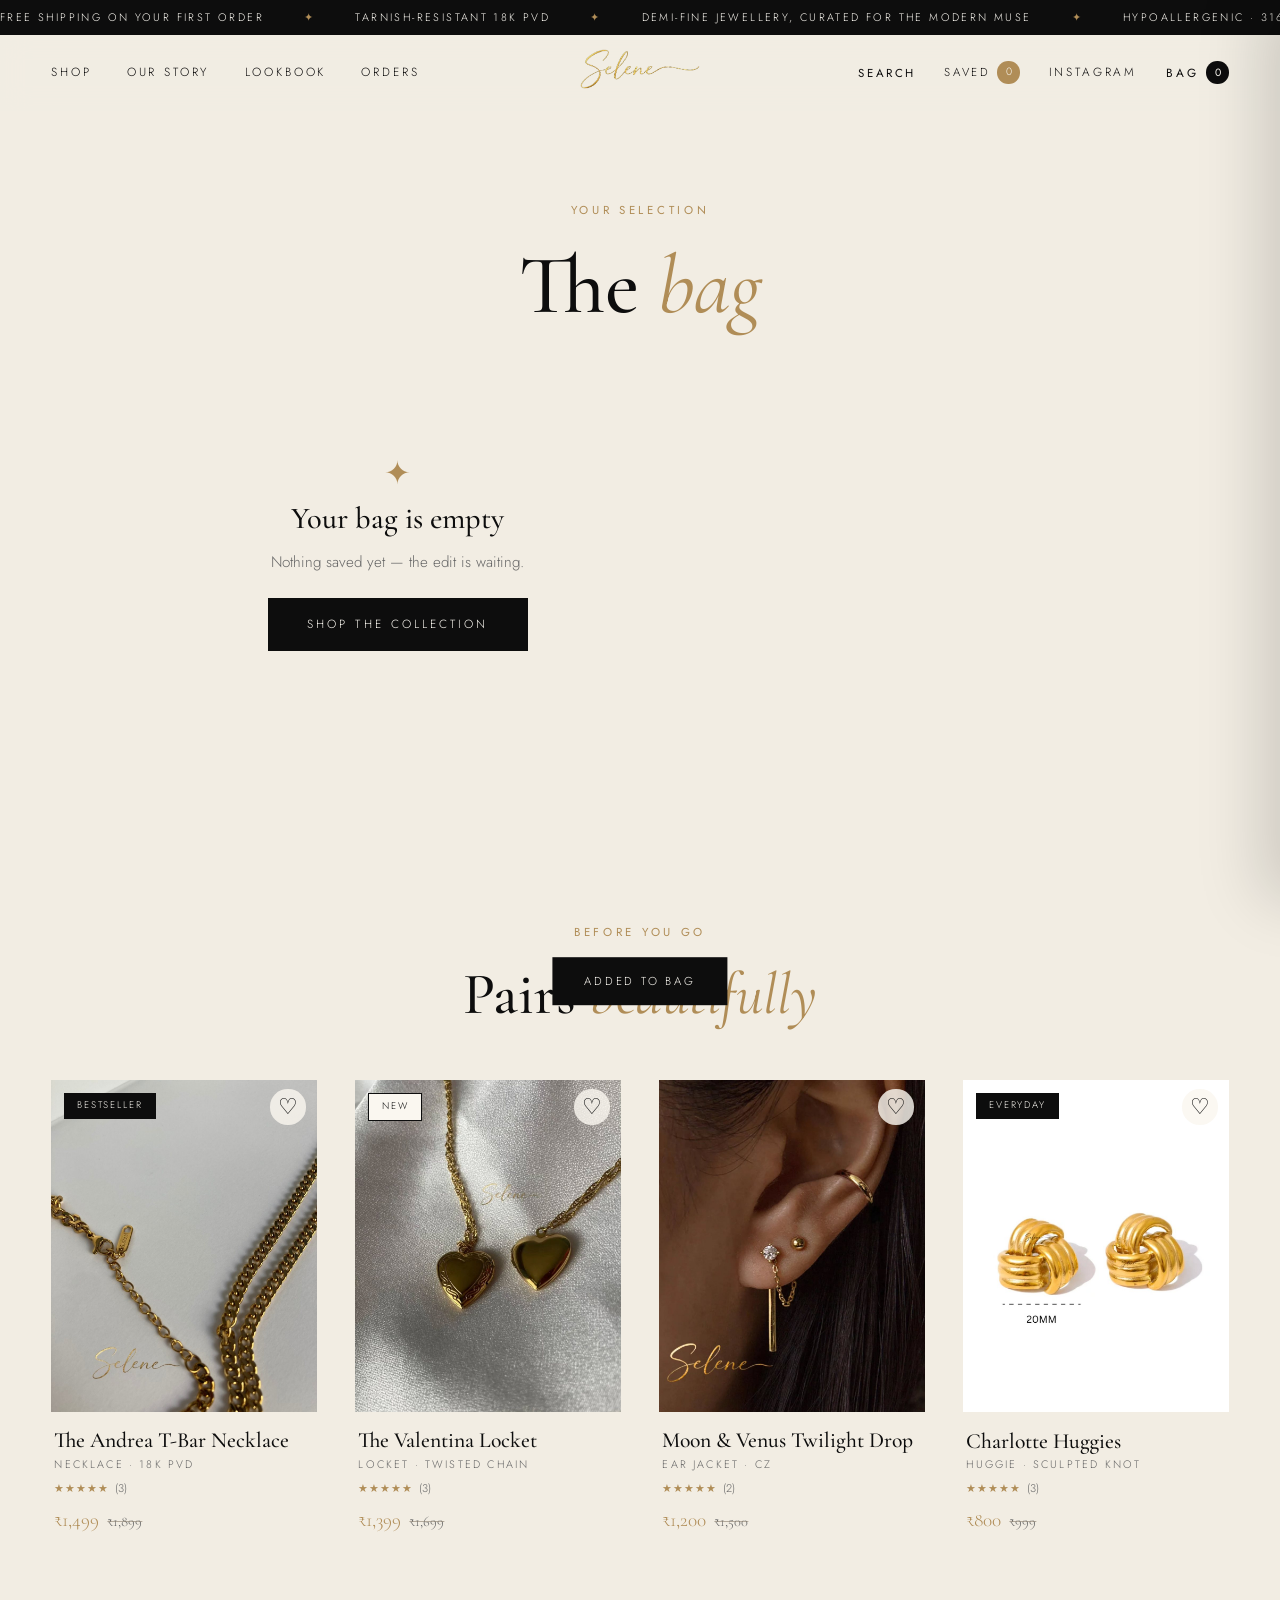
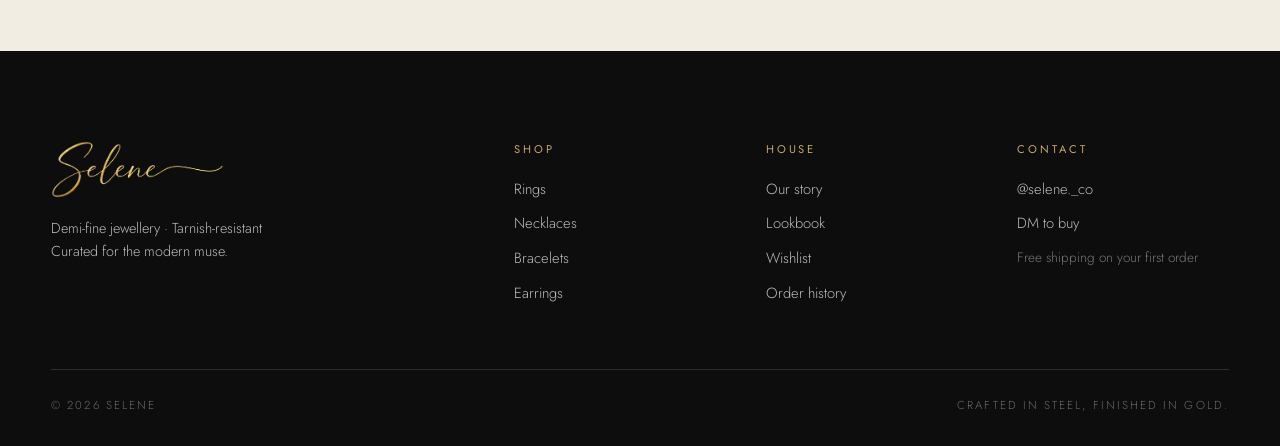
==== commit 4ae131f3: "Update theme: change espresso brown to sleek black with cream and gold" ====
--- a/cart.html
+++ b/cart.html
@@ -37,7 +37,7 @@
 <header class="nav" id="nav">
   <button class="nav-burger" id="burger" aria-label="Menu"><span></span><span></span></button>
   <nav class="nav-links" id="navLinks">
-    <img class="nav-drawer-logo" src="assets/img/brand/selene-espresso.png" alt="Selene" width="827" height="276">
+    <img class="nav-drawer-logo" src="assets/img/brand/selene-black.png" alt="Selene" width="827" height="276">
     <a href="shop.html">Shop</a>
     <a href="index.html#story">Our Story</a>
     <a href="index.html#lookbook">Lookbook</a>
--- a/styles.css
+++ b/styles.css
@@ -2,12 +2,12 @@
 :root{
   --bone:#F2EDE3;
   --cream:#FAF7F0;
-  --espresso:#1D1610;
-  --espresso-2:#2A211A;
+  --espresso:#0D0D0D;
+  --espresso-2:#1A1A1A;
   --gold:#B08D57;
   --gold-lt:#C9A66B;
-  --taupe:#8B7F6E;
-  --line:rgba(29,22,16,.14);
+  --taupe:#666666;
+  --line:rgba(13,13,13,.12);
   --serif:'Cormorant Garamond', Georgia, serif;
   --sans:'Jost', 'Helvetica Neue', sans-serif;
   --script:'Parisienne', cursive;
@@ -149,7 +149,7 @@
 .card:hover .card-media img{transform:scale(1.06)}
 .card-add{
   position:absolute;left:0;right:0;bottom:0;
-  background:rgba(29,22,16,.92);color:var(--cream);
+  background:rgba(13,13,13,.95);color:var(--cream);
   padding:.95rem;font-size:.7rem;letter-spacing:.26em;text-transform:uppercase;
   transform:translateY(100%);transition:transform .4s ease;
 }
@@ -211,7 +211,7 @@
   position:absolute;left:0;bottom:0;right:0;
   padding:1.6rem 1.1rem .9rem;color:var(--cream);
   font-family:var(--serif);font-style:italic;font-size:1.15rem;
-  background:linear-gradient(transparent,rgba(29,22,16,.72));
+  background:linear-gradient(transparent,rgba(13,13,13,.75));
   opacity:0;transform:translateY(8px);transition:.4s ease;
 }
 .lb-grid figure:hover figcaption{opacity:1;transform:none}
@@ -338,7 +338,7 @@
 .nav-ic:hover{color:var(--gold)}
 .nav-wish .bag-count{background:var(--gold)}
 .scrim{
-  position:fixed;inset:0;background:rgba(29,22,16,.55);backdrop-filter:blur(3px);
+  position:fixed;inset:0;background:rgba(0,0,0,.6);backdrop-filter:blur(3px);
   opacity:0;visibility:hidden;transition:.4s ease;z-index:75;
 }
 .scrim.on{opacity:1;visibility:visible}
@@ -349,7 +349,7 @@
   position:fixed;top:0;right:0;bottom:0;width:min(430px,92vw);
   background:var(--cream);z-index:80;display:flex;flex-direction:column;
   transform:translateX(100%);transition:transform .5s cubic-bezier(.3,.8,.25,1);
-  box-shadow:-20px 0 60px rgba(29,22,16,.14);
+  box-shadow:-20px 0 60px rgba(0,0,0,.15);
 }
 .drawer.open{transform:none}
 .drawer-head{
@@ -394,7 +394,7 @@
   flex:1;border:none;background:transparent;outline:none;
   font-family:var(--serif);font-size:clamp(1.6rem,4vw,2.6rem);color:var(--espresso);
 }
-.search-bar input::placeholder{color:rgba(29,22,16,.3)}
+.search-bar input::placeholder{color:rgba(13,13,13,.35)}
 .search-sugs{display:flex;flex-wrap:wrap;gap:.6rem;align-items:center;margin-top:1.4rem}
 .sug-label{font-size:.68rem;letter-spacing:.24em;text-transform:uppercase;color:var(--taupe);margin-right:.4rem}
 .sug{padding:.5rem 1.1rem;border:1px solid var(--line);border-radius:999px;font-size:.72rem;letter-spacing:.14em;text-transform:uppercase;transition:.3s}
@@ -438,7 +438,7 @@
 .card-rate{display:flex;align-items:center;gap:.4rem;margin-top:.15rem}
 .card-rate span{font-size:.7rem;color:var(--taupe)}
 .stars{display:inline-flex;gap:1px;font-size:.72rem;letter-spacing:0}
-.stars i{color:rgba(29,22,16,.22);font-style:normal}
+.stars i{color:rgba(13,13,13,.2);font-style:normal}
 .stars i.on{color:var(--gold)}
 .price s{color:var(--taupe);font-size:.9rem;margin-left:.5rem;text-decoration-color:rgba(139,127,110,.6)}
 .card-sm .card-info h3{font-size:1.1rem}
@@ -482,7 +482,7 @@
 
 .steps{
   list-style:none;display:flex;justify-content:center;gap:1.4rem;margin-top:2rem;
-  font-size:.68rem;letter-spacing:.2em;text-transform:uppercase;color:rgba(29,22,16,.35);
+  font-size:.68rem;letter-spacing:.2em;text-transform:uppercase;color:rgba(13,13,13,.35);
 }
 .steps li{display:flex;align-items:center;gap:.5rem}
 .steps li::after{content:"";width:26px;height:1px;background:var(--line)}
@@ -569,7 +569,7 @@
 }
 .review-form input:focus,.review-form textarea:focus{border-color:var(--gold)}
 .rate-pick{display:flex;gap:.3rem}
-.rate-pick button{font-size:1.4rem;color:rgba(29,22,16,.22);transition:.2s}
+.rate-pick button{font-size:1.4rem;color:rgba(13,13,13,.2);transition:.2s}
 .rate-pick button.on,.rate-pick button:hover{color:var(--gold)}
 .form-note{font-size:.7rem;letter-spacing:.1em;color:var(--taupe)}
 .review-list{display:grid;gap:1.4rem}
@@ -616,7 +616,7 @@
 .sum-total strong{font-family:var(--serif);font-size:1.7rem;color:var(--gold);font-weight:500}
 .ship-progress p{font-size:.8rem;color:var(--taupe);margin-bottom:.5rem}
 .ship-progress strong{color:var(--gold)}
-.bar{height:5px;background:rgba(29,22,16,.1);overflow:hidden}
+.bar{height:5px;background:rgba(13,13,13,.1);overflow:hidden}
 .bar span{display:block;height:100%;background:var(--gold);transition:width .5s ease}
 .ship-ok{font-size:.74rem;letter-spacing:.14em;text-transform:uppercase;color:#4B7A52}
 .promo{display:flex;border:1px solid var(--line);background:var(--bone)}
@@ -810,7 +810,7 @@
   width:min(760px,100%);max-height:90vh;overflow:auto;
   display:grid;grid-template-columns:1fr 1fr;
   transform:translateY(20px) scale(.97);transition:.4s cubic-bezier(.2,1,.3,1);
-  box-shadow:0 30px 80px rgba(29,22,16,.28);
+  box-shadow:0 30px 80px rgba(0,0,0,.3);
 }
 .quick.open .quick-card{transform:none}
 .quick-x{position:absolute;top:.5rem;right:.9rem;z-index:3;font-size:1.7rem}
